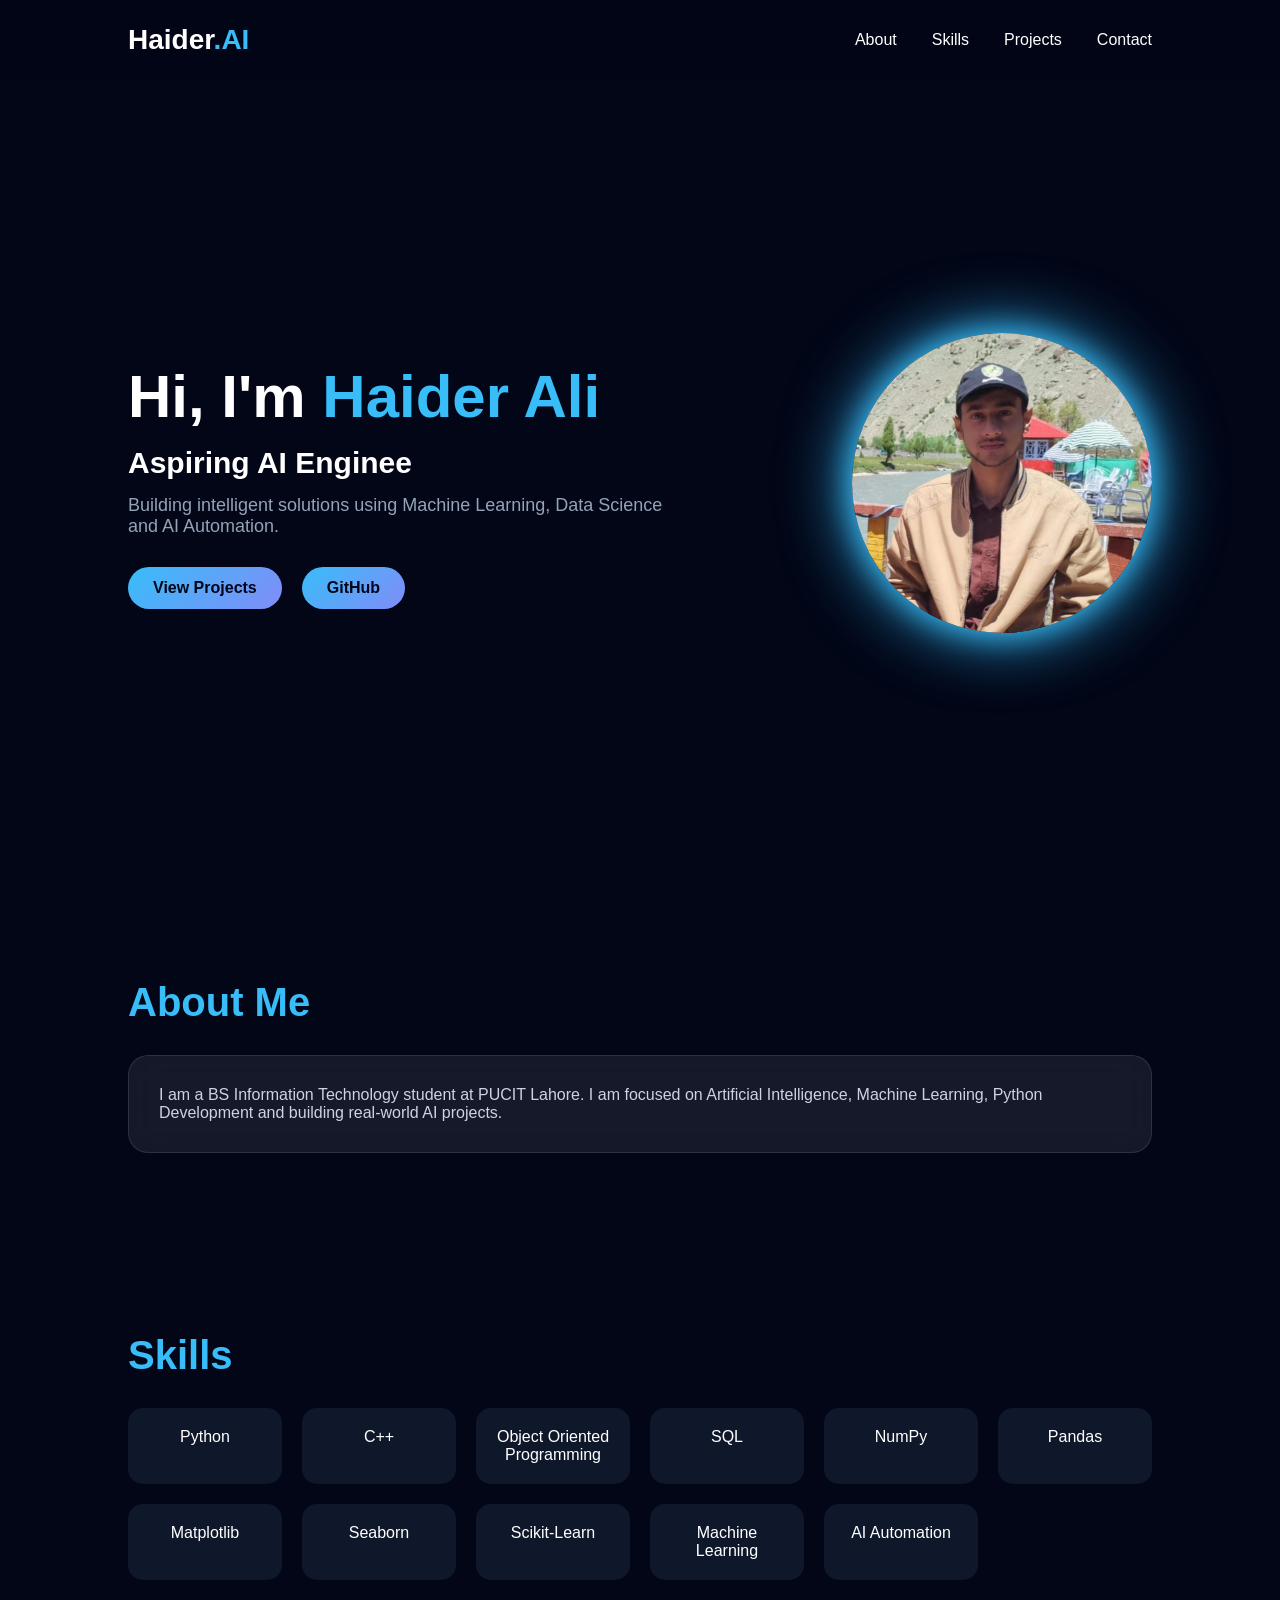
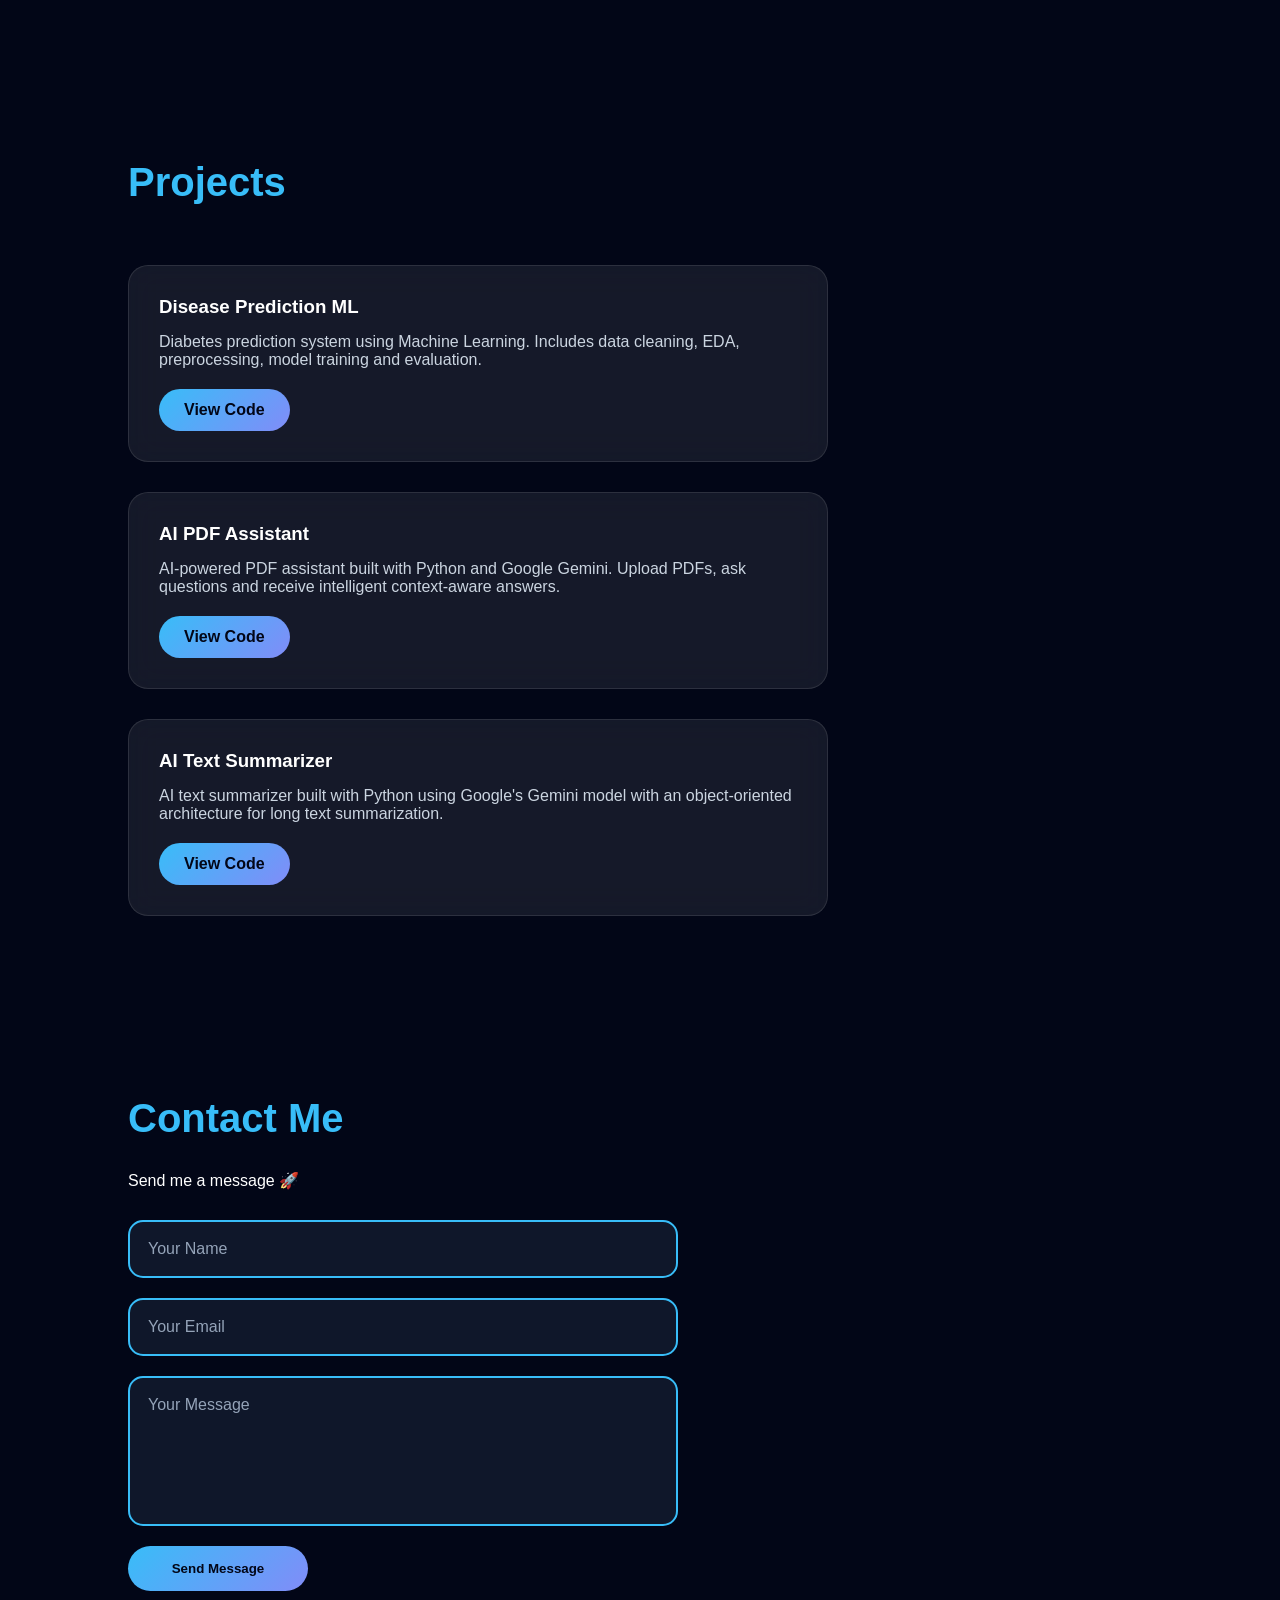
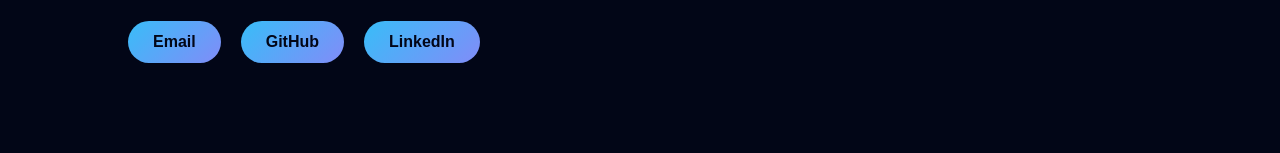
==== index.html @ c0af928b "INITIAL-COMMIT" ====
<!DOCTYPE html>
<html lang="en">

<head>

    <meta charset="UTF-8">

    <meta name="viewport" content="width=device-width, initial-scale=1.0">

    <title>Haider Ali</title>

    <link rel="stylesheet" href="style.css">

</head>



<body>



<!-- NAVBAR -->


<nav>


    <h2 class="logo">

        Haider<span>.AI</span>

    </h2>



    <ul>

        <li><a href="#about">About</a></li>

        <li><a href="#skills">Skills</a></li>

        <li><a href="#projects">Projects</a></li>

        <li><a href="#contact">Contact</a></li>

    </ul>



</nav>









<!-- HERO SECTION -->


<header>



    <div class="hero-text">


        <h1>

            Hi, I'm 
            <span>Haider Ali</span>

        </h1>



        <h3>

            Aspiring AI Engineer 🚀

        </h3>



        <p>

            Building intelligent solutions using
            Machine Learning, Data Science and AI Automation.

        </p>




        <div class="buttons">


            <a href="#projects">

                View Projects

            </a>



            <a href="https://github.com/haiderali17"
            target="_blank">

                GitHub

            </a>



        </div>



    </div>





    <div class="profile">


        <img src="pfp.jpeg">


    </div>




</header>










<!-- ABOUT SECTION -->


<section id="about">


    <h2>
        About Me
    </h2>



    <div class="card">


        <p>

            I am a BS Information Technology student at PUCIT Lahore.
            I am focused on Artificial Intelligence,
            Machine Learning, Python Development
            and building real-world AI projects.

        </p>


    </div>



</section>










<!-- SKILLS SECTION -->


<section id="skills">


    <h2>
        Skills
    </h2>



 <div class="skills">

        <div>Python</div>
        <div>C++</div>
        <div>Object Oriented Programming</div>
        <div>SQL</div>
        <div>NumPy</div>
        <div>Pandas</div>
        <div>Matplotlib</div>
        <div>Seaborn</div>
        <div>Scikit-Learn</div>
        <div>Machine Learning</div>
        <div>AI Automation</div>

    </div>




</section>





<!-- PROJECT SECTION -->


<section id="projects">


    <h2>
        Projects
    </h2>




    <div class="project-card">



        <h3>

            Disease Prediction ML

        </h3>




        <p>

            Diabetes prediction system using Machine Learning.
            Includes data cleaning, EDA,
            preprocessing, model training and evaluation.

        </p>





        <a href="https://github.com/haiderali17/Disease-Prediction-ML"
        target="_blank">

            View Code

        </a>



    </div>


    <div class="project-card">

    <h3>AI PDF Assistant</h3>

    <p>
        AI-powered PDF assistant built with Python and Google Gemini.
        Upload PDFs, ask questions and receive intelligent context-aware answers.
    </p>

    <a href="https://github.com/haiderali17/ai-pdf-assistant" target="_blank">
        View Code
    </a>

</div>



<div class="project-card">

    <h3>AI Text Summarizer</h3>

    <p>
        AI text summarizer built with Python using Google's Gemini model
        with an object-oriented architecture for long text summarization.
    </p>

    <a href="https://github.com/haiderali17/ai-text-summarizer-python" target="_blank">
        View Code
    </a>


</div>





</section>













<!-- CONTACT SECTION -->


<section id="contact">


    <h2>

        Contact Me

    </h2>



    <p>

        Send me a message 🚀

    </p>





    <form id="contactForm" action="https://api.web3forms.com/submit" method="POST">

<input type="hidden" name="access_key" value="3bf33ceb-276e-4930-a739-79e0414f8454">

<input type="text" id="name" name="name" placeholder="Your Name" required>

<input type="email" id="email" name="email" placeholder="Your Email" required>

<textarea id="message" name="message" placeholder="Your Message" required></textarea>

<button type="submit">Send Message</button>

</form>







    <div class="links">



        <a href="mailto:haiderali6525095@gmail.com">

            Email

        </a>



        <a href="https://github.com/haiderali17"
        target="_blank">

            GitHub

        </a>




        <a href="https://www.linkedin.com/in/haider-ali-287443322"
        target="_blank">

            LinkedIn

        </a>



    </div>





</section>








<script src="script.js"></script>



<div id="toast-msg" style="display:none;position:fixed;bottom:25px;right:25px;background:#222;color:#fff;padding:14px 20px;border-radius:10px;z-index:9999;font-family:Arial">
✅ Message sent successfully!
</div>
<script>
window.showPortfolioToast=function(msg){
 const t=document.getElementById('toast-msg');
 t.innerText=msg;
 t.style.display='block';
 setTimeout(()=>t.style.display='none',3000);
}
</script>

</body>


</html>
---- style.css ----
*{

    margin:0;
    padding:0;
    box-sizing:border-box;
    font-family:'Segoe UI', sans-serif;

}


html{

    scroll-behavior:smooth;

}


body{

    background:#020617;
    color:white;

}



/* NAVBAR */


nav{

    height:80px;

    display:flex;
    align-items:center;
    justify-content:space-between;

    padding:0 10%;

    position:sticky;
    top:0;

    background:rgba(2,6,23,0.8);

    backdrop-filter:blur(10px);

    z-index:100;

}


.logo{

    font-size:28px;

}


.logo span{

    color:#38bdf8;

}


nav ul{

    display:flex;

    gap:35px;

    list-style:none;

}


nav a{

    color:white;

    text-decoration:none;

    transition:.3s;

}


nav a:hover{

    color:#38bdf8;

}





/* HERO */


header{

    min-height:90vh;

    padding:0 10%;

    display:flex;

    justify-content:space-between;

    align-items:center;

    gap:50px;

}



.hero-text h1{

    font-size:60px;

}


.hero-text h1 span{

    color:#38bdf8;

}


.hero-text h3{

    margin:15px 0;

    font-size:30px;

}


.hero-text p{

    max-width:550px;

    color:#94a3b8;

    font-size:18px;

}




/* BUTTONS */


.buttons{

    margin-top:30px;

    display:flex;

    gap:20px;

}


.buttons a,
.project-card a,
.links a{

    padding:12px 25px;

    background:linear-gradient(
        135deg,
        #38bdf8,
        #818cf8
    );

    color:#020617;

    border-radius:30px;

    text-decoration:none;

    font-weight:bold;

    transition:.3s;

}


.buttons a:hover,
.project-card a:hover,
.links a:hover{

    transform:translateY(-5px);

}





/* PROFILE IMAGE */


.profile img{

    width:300px;

    height:300px;

    border-radius:50%;

    object-fit:cover;


    box-shadow:
    0 0 30px #38bdf8,
    0 0 70px #38bdf8;

}






/* SECTIONS */


section{

    padding:90px 10%;

}



section h2{

    font-size:40px;

    margin-bottom:30px;

    color:#38bdf8;

}




/* GLASS CARD */


.card,
.project-card{

    background:rgba(255,255,255,0.08);

    backdrop-filter:blur(15px);

    border-radius:20px;

    padding:30px;

    border:1px solid rgba(255,255,255,0.1);

}




.card p,
.project-card p{

    color:#cbd5e1;

}






/* SKILLS */


.skills{

    display:grid;

    grid-template-columns:repeat(
        auto-fit,
        minmax(150px,1fr)
    );

    gap:20px;

}



.skills div{

    background:#0f172a;

    padding:20px;

    text-align:center;

    border-radius:15px;

    transition:.3s;

}



.skills div:hover{

    transform:scale(1.08);

    background:#1e293b;

}







/* PROJECT */


#projects{

    display:flex;
    flex-direction:column;
    gap:30px;

}

.project-card{

    max-width:700px;

}



.project-card h3{

    color:white;

    margin-bottom:15px;

}



.project-card a{

    display:inline-block;

    margin-top:20px;

}






/* CONTACT */


.links{

    margin-top:30px;

    display:flex;

    gap:20px;

}







/* MOBILE */


@media(max-width:800px){


    nav ul{

        display:none;

    }


    header{

        flex-direction:column-reverse;

        text-align:center;

        padding-top:50px;

    }


    .hero-text h1{

        font-size:42px;

    }


    .profile img{

        width:220px;

        height:220px;

    }


    .buttons,
    .links{

        justify-content:center;

        flex-wrap:wrap;

    }


}

section,
.project-card,
.skills div{

    opacity:0;

    transform:translateY(40px);

    transition:0.8s ease;

}


section.active,
.project-card.active,
.skills div.active{

    opacity:1;

    transform:translateY(0);

}
/* CONTACT FORM */


#contact form{

    margin-top:30px;

    max-width:550px;

    display:flex;

    flex-direction:column;

    gap:20px;

}



#contact input,
#contact textarea{

    width:100%;

    padding:18px;

    background:#0f172a;

    border:2px solid #38bdf8;

    border-radius:15px;

    color:white;

    font-size:16px;

    outline:none;

}



#contact textarea{

    height:150px;

    resize:none;

}



#contact input::placeholder,
#contact textarea::placeholder{

    color:#94a3b8;

}




#contact button{

    width:180px;

    padding:15px;

    border:none;

    border-radius:30px;

    background:linear-gradient(
        135deg,
        #38bdf8,
        #818cf8
    );

    color:#020617;

    font-weight:bold;

    cursor:pointer;

    transition:.3s;

}




#contact button:hover{

    transform:scale(1.08);

}
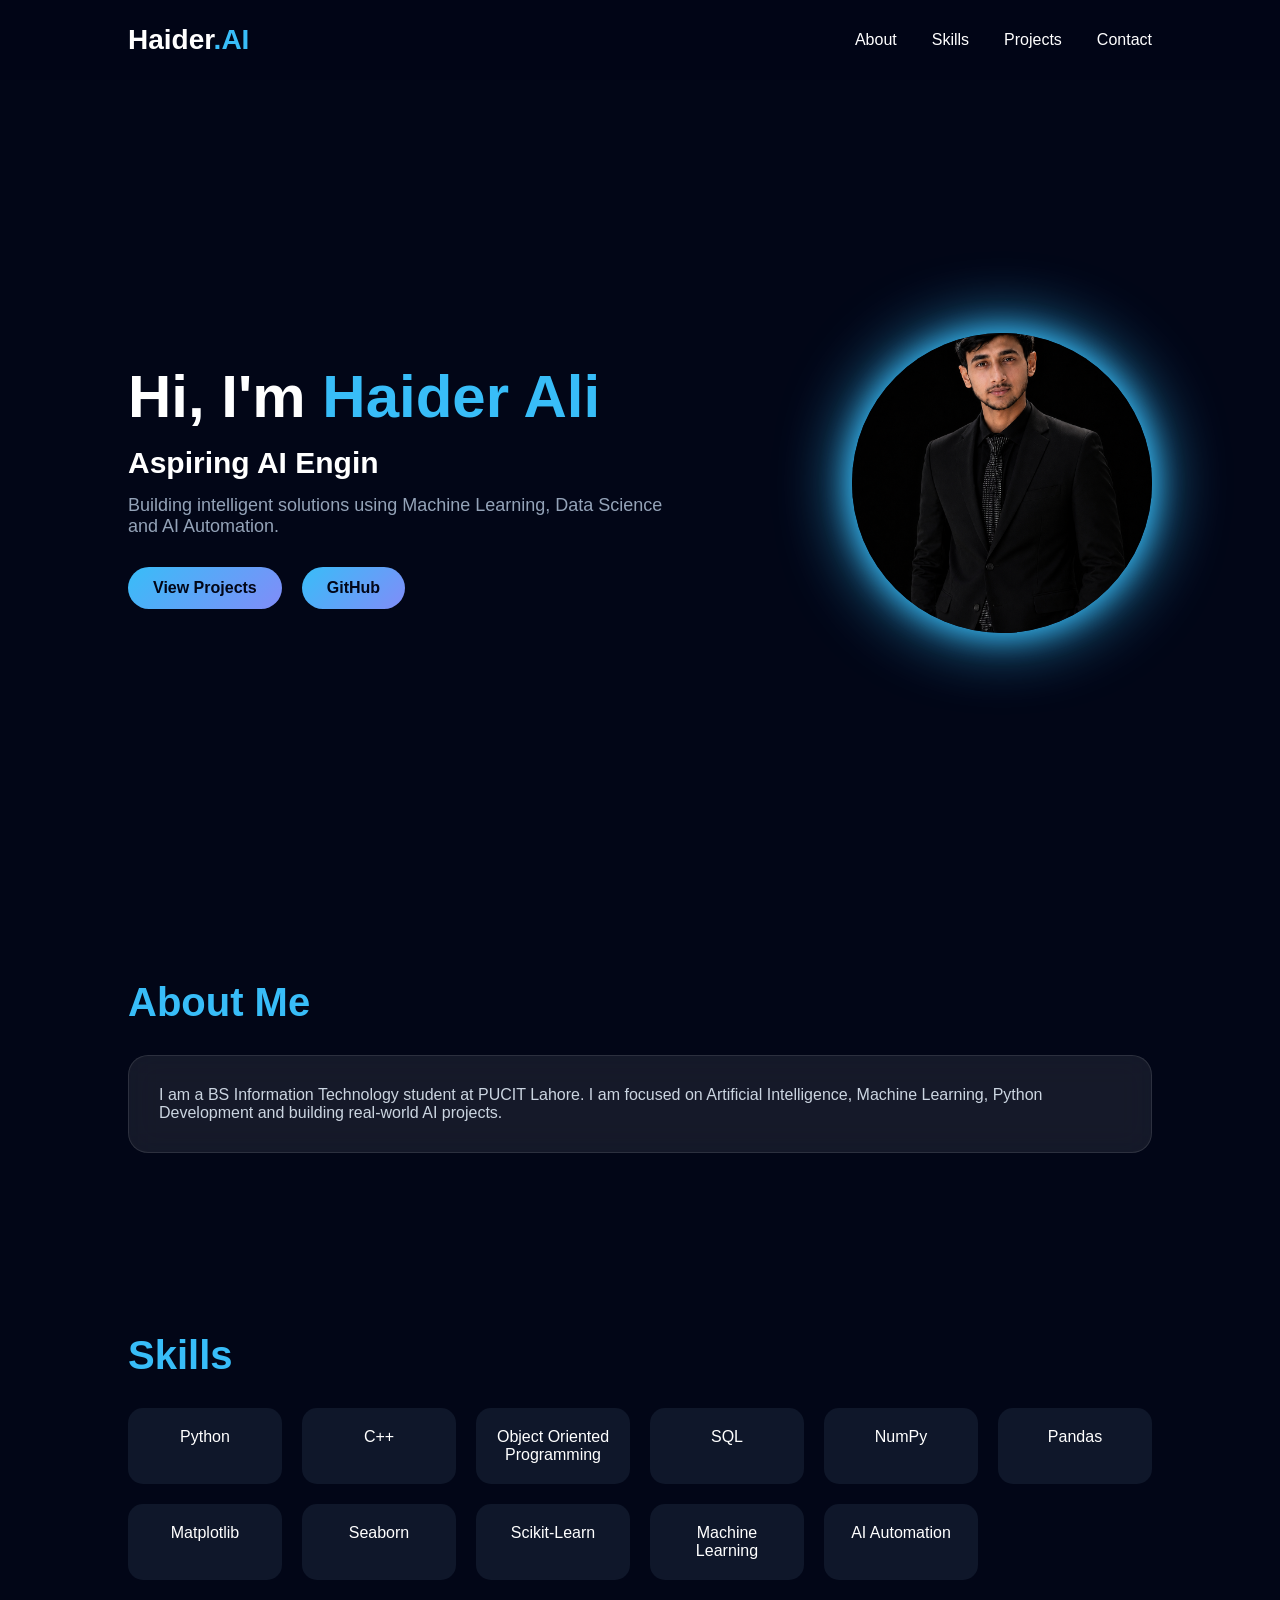
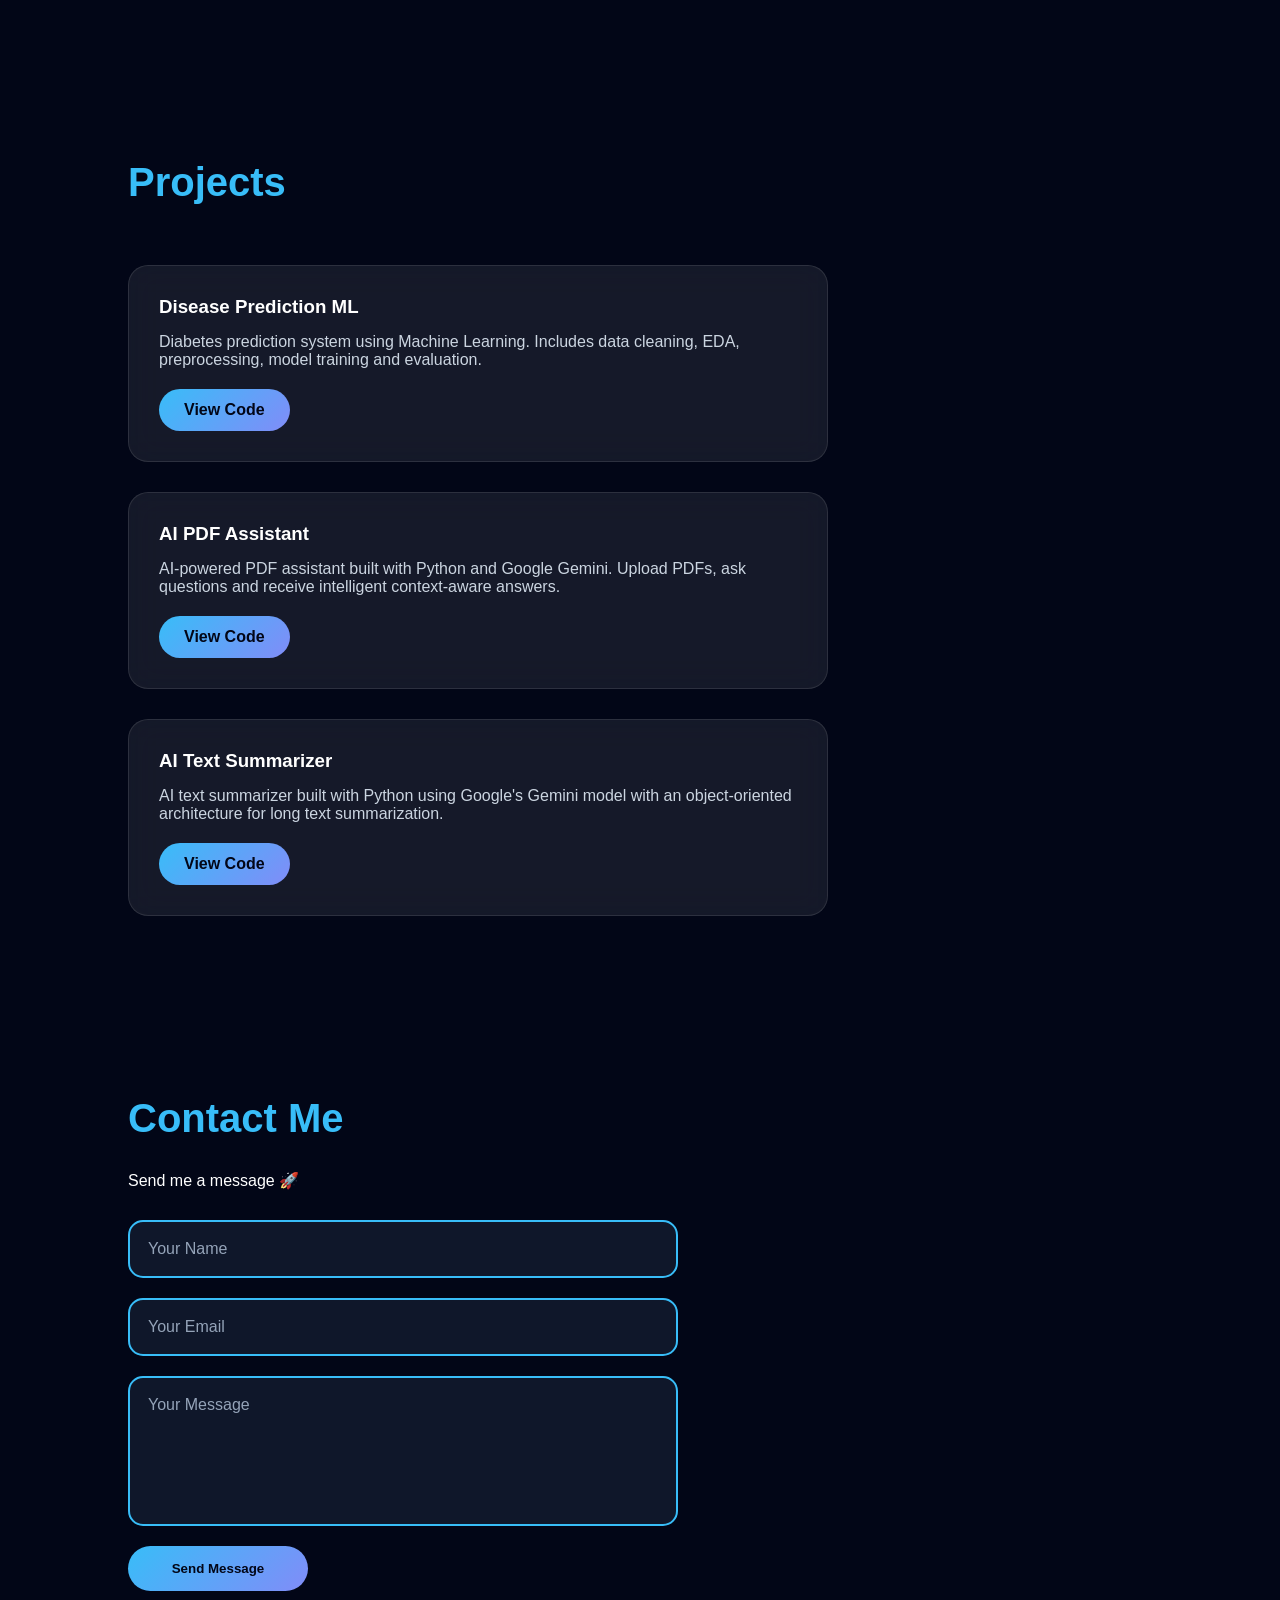
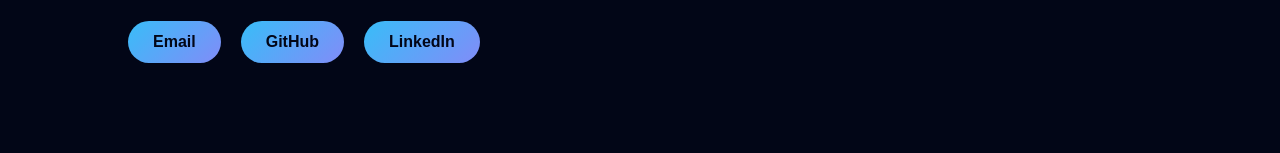
==== commit f83cc8e9: "INITIAL-COMMIT" ====
--- a/index.html
+++ b/index.html
@@ -127,7 +127,7 @@
     <div class="profile">
 
 
-        <img src="pfp.jpeg">
+        <img src="profile2.jpeg" alt="Profile">
 
 
     </div>
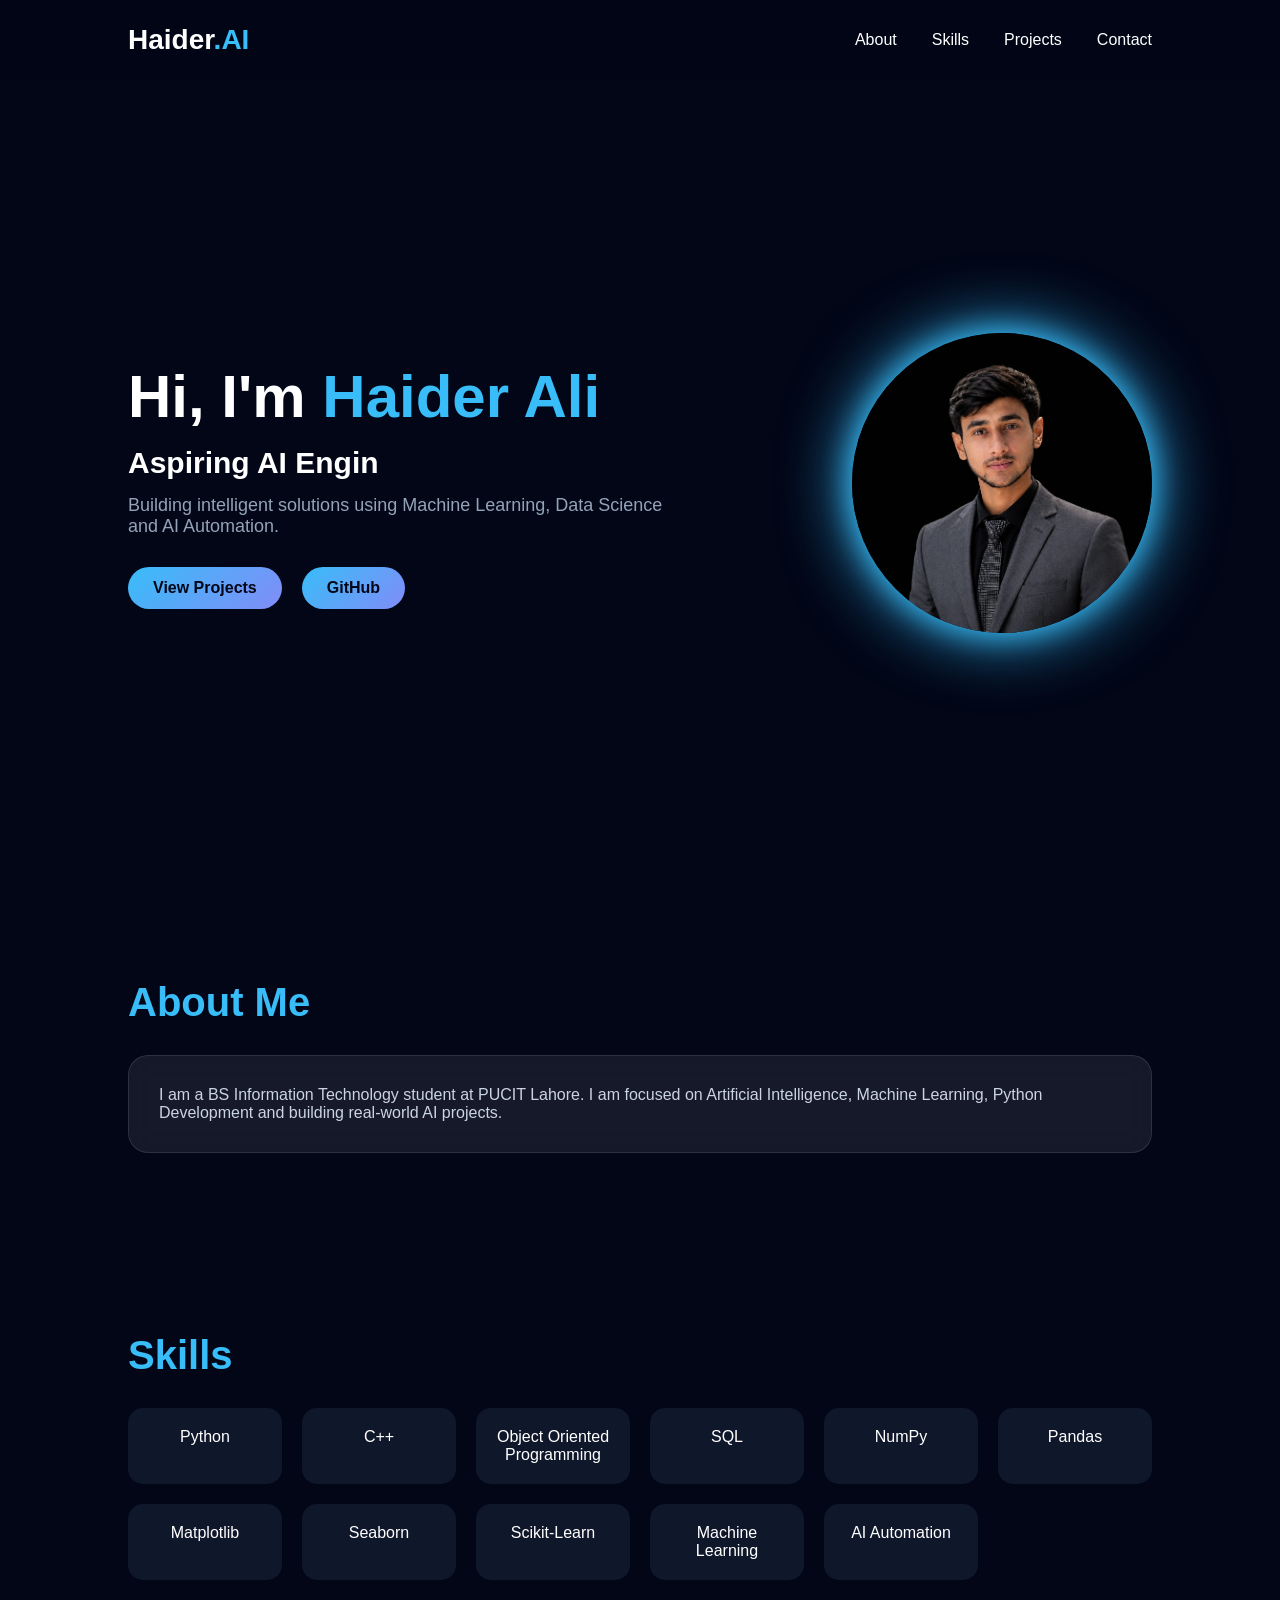
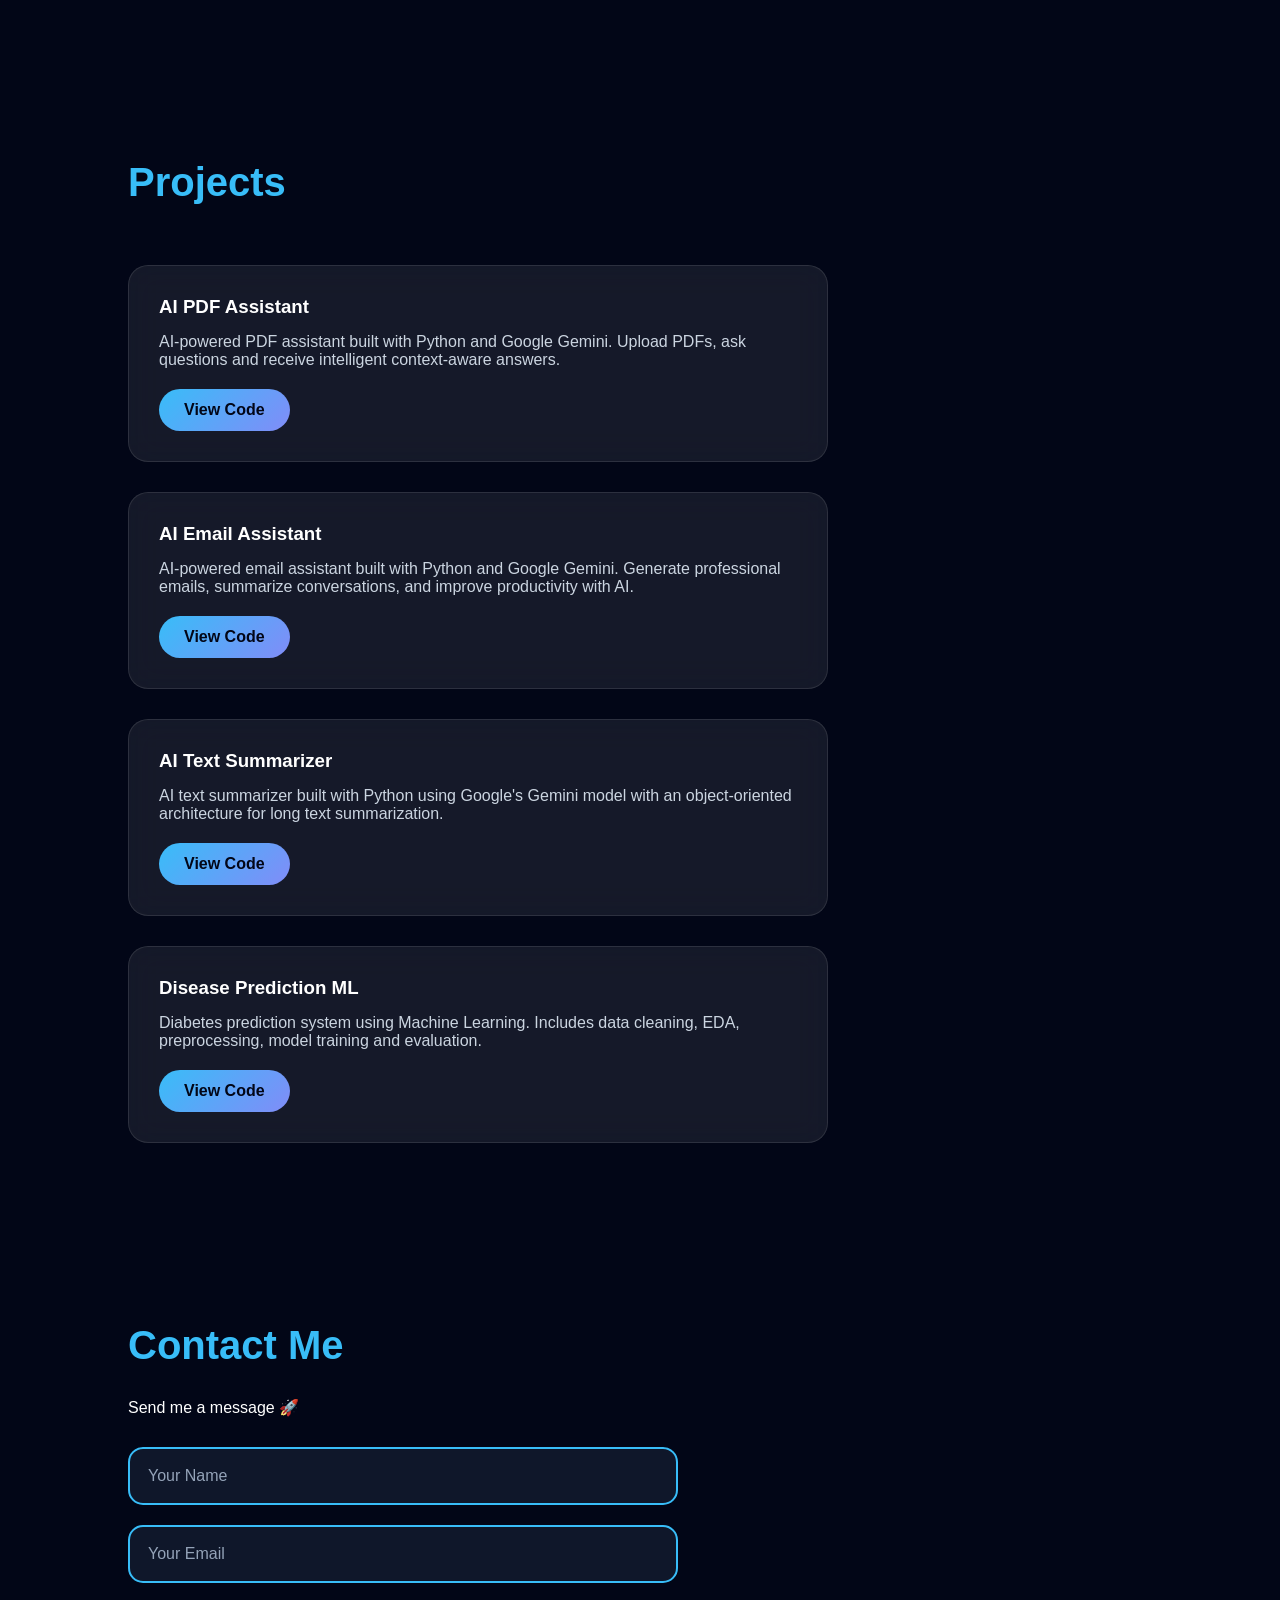
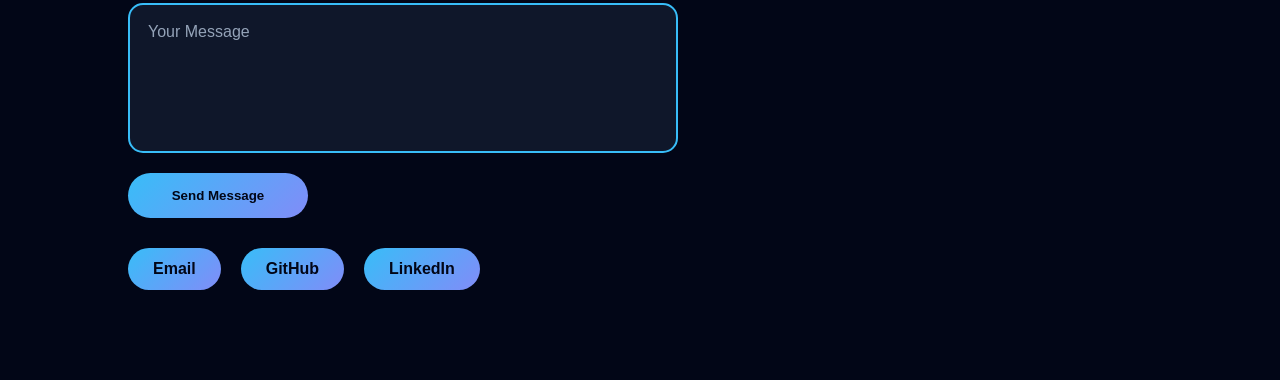
==== commit 329bb201: "INITIAL-COMMIT" ====
--- a/index.html
+++ b/index.html
@@ -225,96 +225,78 @@
 
 <!-- PROJECT SECTION -->
 
-
 <section id="projects">
-
 
     <h2>
         Projects
     </h2>
 
-
-
-
+    <!-- AI PDF Assistant -->
     <div class="project-card">
 
-
-
-        <h3>
-
-            Disease Prediction ML
-
-        </h3>
-
-
-
-
-        <p>
-
+        <h3>AI PDF Assistant</h3>
+
+        <p>
+            AI-powered PDF assistant built with Python and Google Gemini.
+            Upload PDFs, ask questions and receive intelligent context-aware answers.
+        </p>
+
+        <a href="https://github.com/haiderali17/ai-pdf-assistant" target="_blank">
+            View Code
+        </a>
+
+    </div>
+
+    <!-- AI Email Assistant -->
+    <div class="project-card">
+
+        <h3>AI Email Assistant</h3>
+
+        <p>
+            AI-powered email assistant built with Python and Google Gemini.
+            Generate professional emails, summarize conversations, and improve productivity with AI.
+        </p>
+
+        <a href="https://github.com/haiderali17/ai-email-assistant" target="_blank">
+            View Code
+        </a>
+
+    </div>
+
+    <!-- AI Text Summarizer -->
+    <div class="project-card">
+
+        <h3>AI Text Summarizer</h3>
+
+        <p>
+            AI text summarizer built with Python using Google's Gemini model
+            with an object-oriented architecture for long text summarization.
+        </p>
+
+        <a href="https://github.com/haiderali17/ai-text-summarizer-python" target="_blank">
+            View Code
+        </a>
+
+    </div>
+
+    <!-- Disease Prediction -->
+    <div class="project-card">
+
+        <h3>Disease Prediction ML</h3>
+
+        <p>
             Diabetes prediction system using Machine Learning.
-            Includes data cleaning, EDA,
-            preprocessing, model training and evaluation.
-
-        </p>
-
-
-
-
-
-        <a href="https://github.com/haiderali17/Disease-Prediction-ML"
-        target="_blank">
-
+            Includes data cleaning, EDA, preprocessing,
+            model training and evaluation.
+        </p>
+
+        <a href="https://github.com/haiderali17/Disease-Prediction-ML" target="_blank">
             View Code
-
-        </a>
-
-
-
-    </div>
-
-
-    <div class="project-card">
-
-    <h3>AI PDF Assistant</h3>
-
-    <p>
-        AI-powered PDF assistant built with Python and Google Gemini.
-        Upload PDFs, ask questions and receive intelligent context-aware answers.
-    </p>
-
-    <a href="https://github.com/haiderali17/ai-pdf-assistant" target="_blank">
-        View Code
-    </a>
-
-</div>
-
-
-
-<div class="project-card">
-
-    <h3>AI Text Summarizer</h3>
-
-    <p>
-        AI text summarizer built with Python using Google's Gemini model
-        with an object-oriented architecture for long text summarization.
-    </p>
-
-    <a href="https://github.com/haiderali17/ai-text-summarizer-python" target="_blank">
-        View Code
-    </a>
-
-
-</div>
-
-
-
-
+        </a>
+
+    </div>
 
 </section>
-
-
-
-
 
 
 
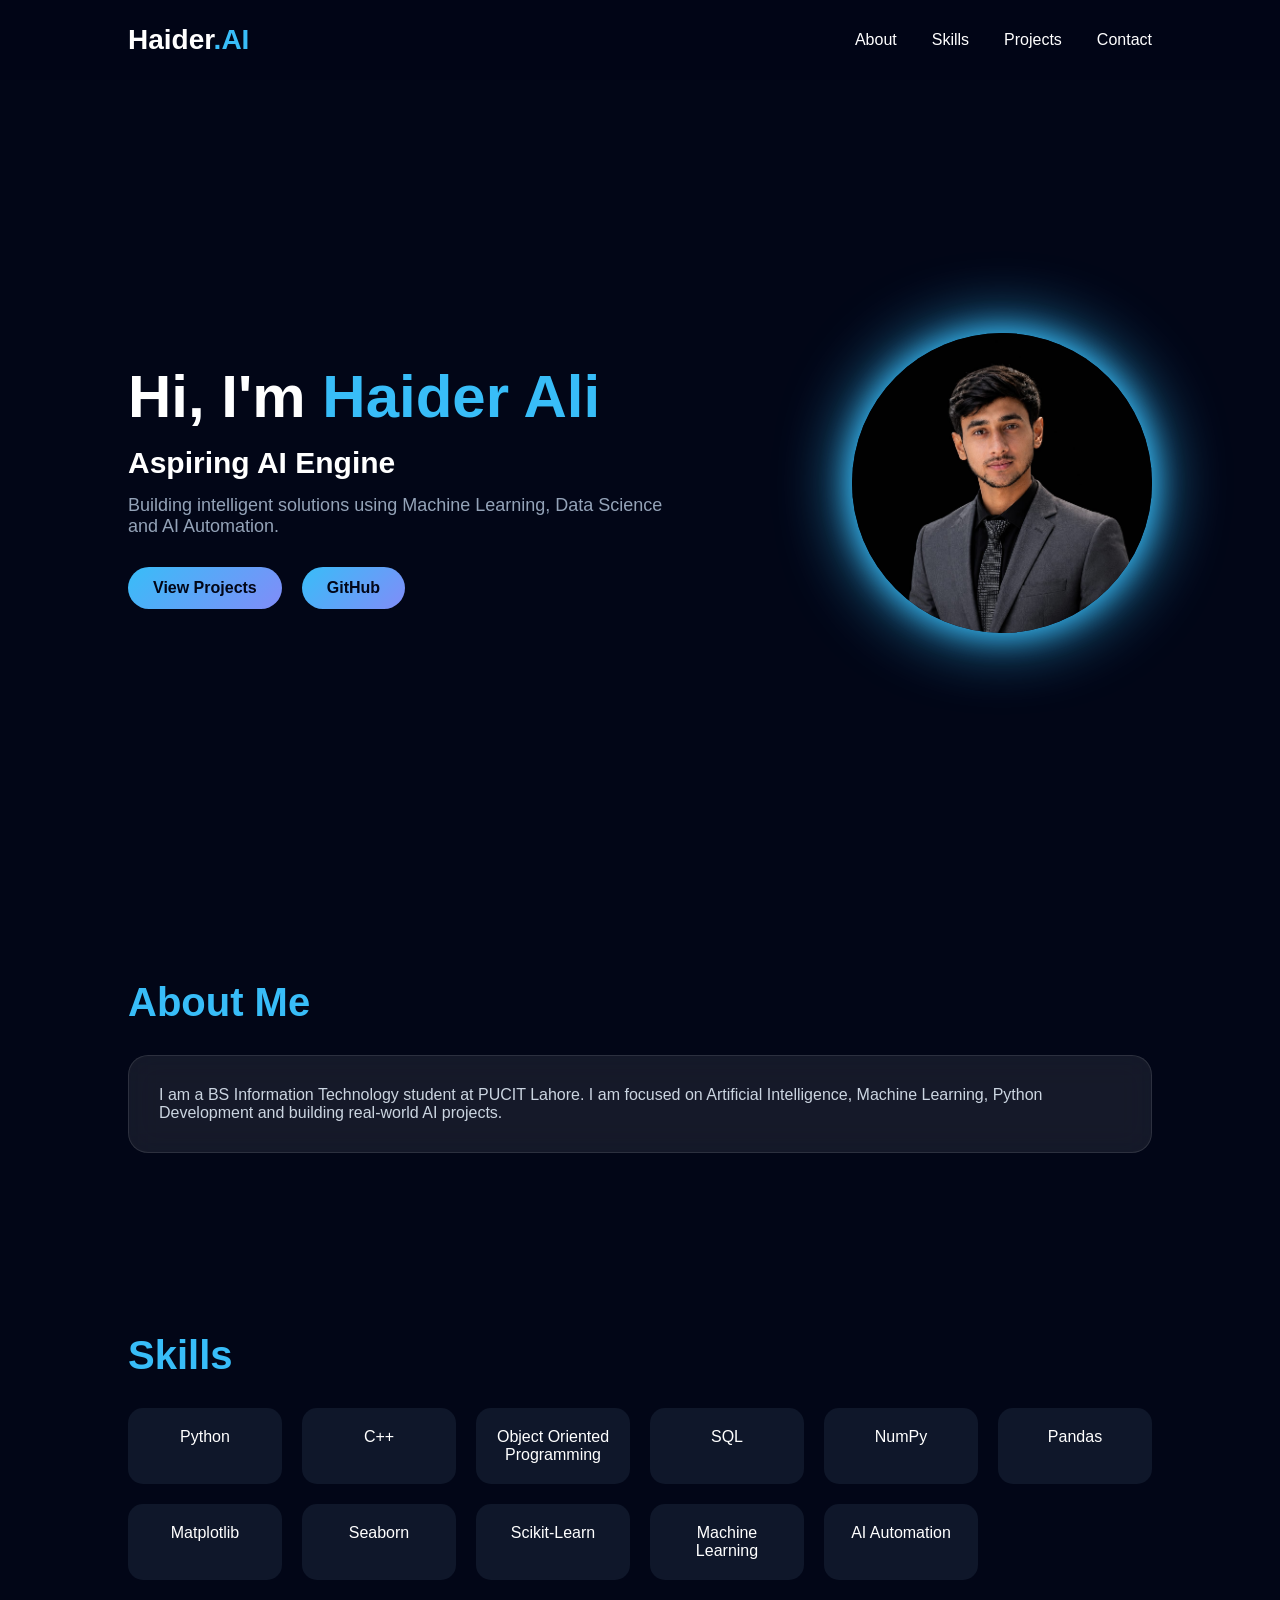
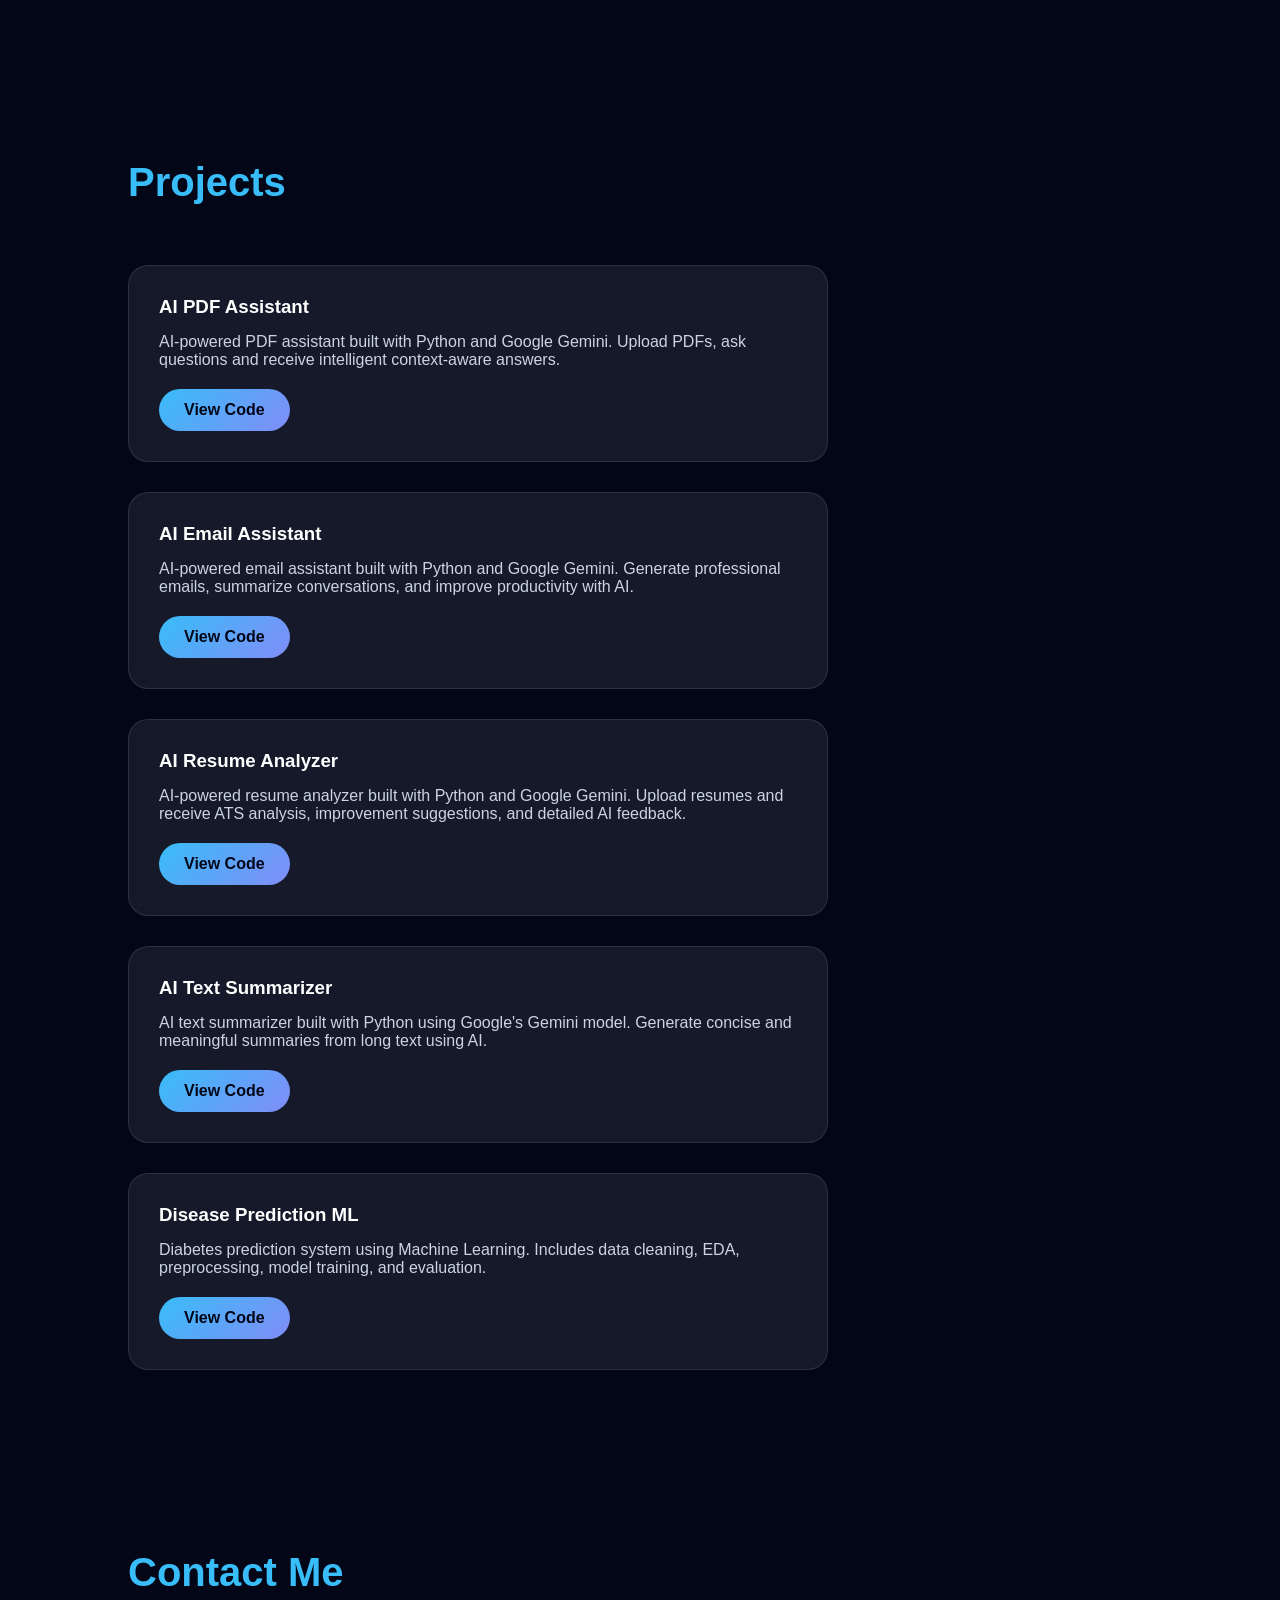
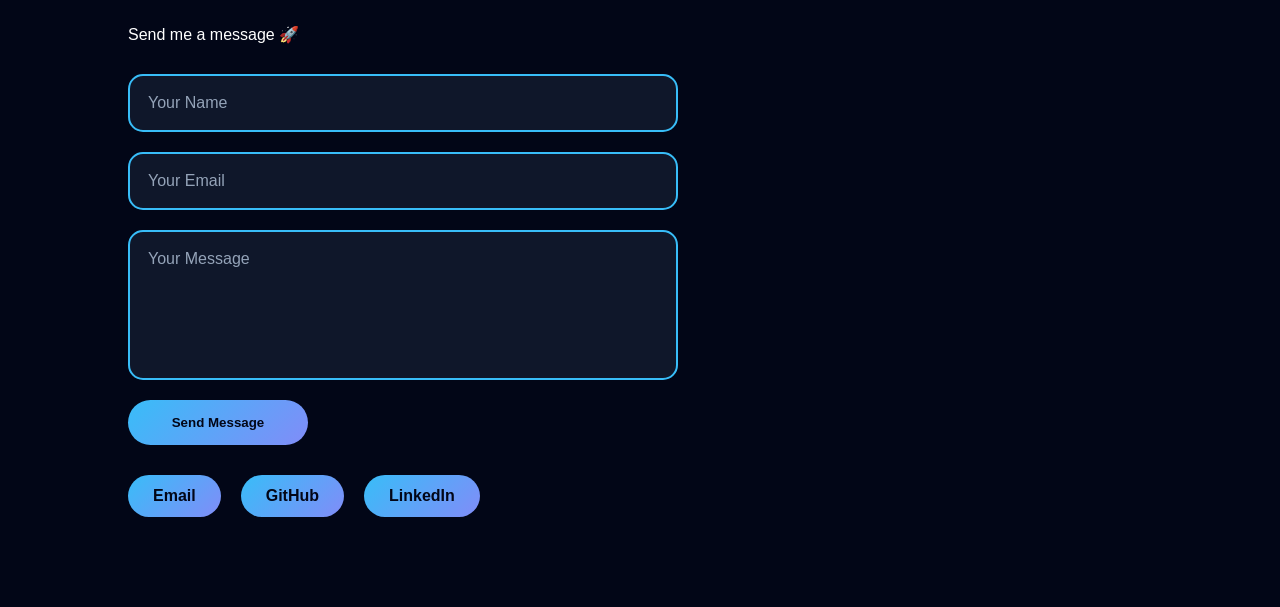
==== commit 555bc0f7: "Portfolio updated" ====
--- a/index.html
+++ b/index.html
@@ -263,14 +263,30 @@
 
     </div>
 
+    <!-- AI Resume Analyzer -->
+    <div class="project-card">
+
+        <h3>AI Resume Analyzer</h3>
+
+        <p>
+            AI-powered resume analyzer built with Python and Google Gemini.
+            Upload resumes and receive ATS analysis, improvement suggestions, and detailed AI feedback.
+        </p>
+
+        <a href="https://github.com/haiderali17/AI-Resume-Analyzer" target="_blank">
+            View Code
+        </a>
+
+    </div>
+
     <!-- AI Text Summarizer -->
     <div class="project-card">
 
         <h3>AI Text Summarizer</h3>
 
         <p>
-            AI text summarizer built with Python using Google's Gemini model
-            with an object-oriented architecture for long text summarization.
+            AI text summarizer built with Python using Google's Gemini model.
+            Generate concise and meaningful summaries from long text using AI.
         </p>
 
         <a href="https://github.com/haiderali17/ai-text-summarizer-python" target="_blank">
@@ -279,15 +295,14 @@
 
     </div>
 
-    <!-- Disease Prediction -->
+    <!-- Disease Prediction ML -->
     <div class="project-card">
 
         <h3>Disease Prediction ML</h3>
 
         <p>
             Diabetes prediction system using Machine Learning.
-            Includes data cleaning, EDA, preprocessing,
-            model training and evaluation.
+            Includes data cleaning, EDA, preprocessing, model training, and evaluation.
         </p>
 
         <a href="https://github.com/haiderali17/Disease-Prediction-ML" target="_blank">
@@ -297,8 +312,6 @@
     </div>
 
 </section>
-
-
 
 
 
